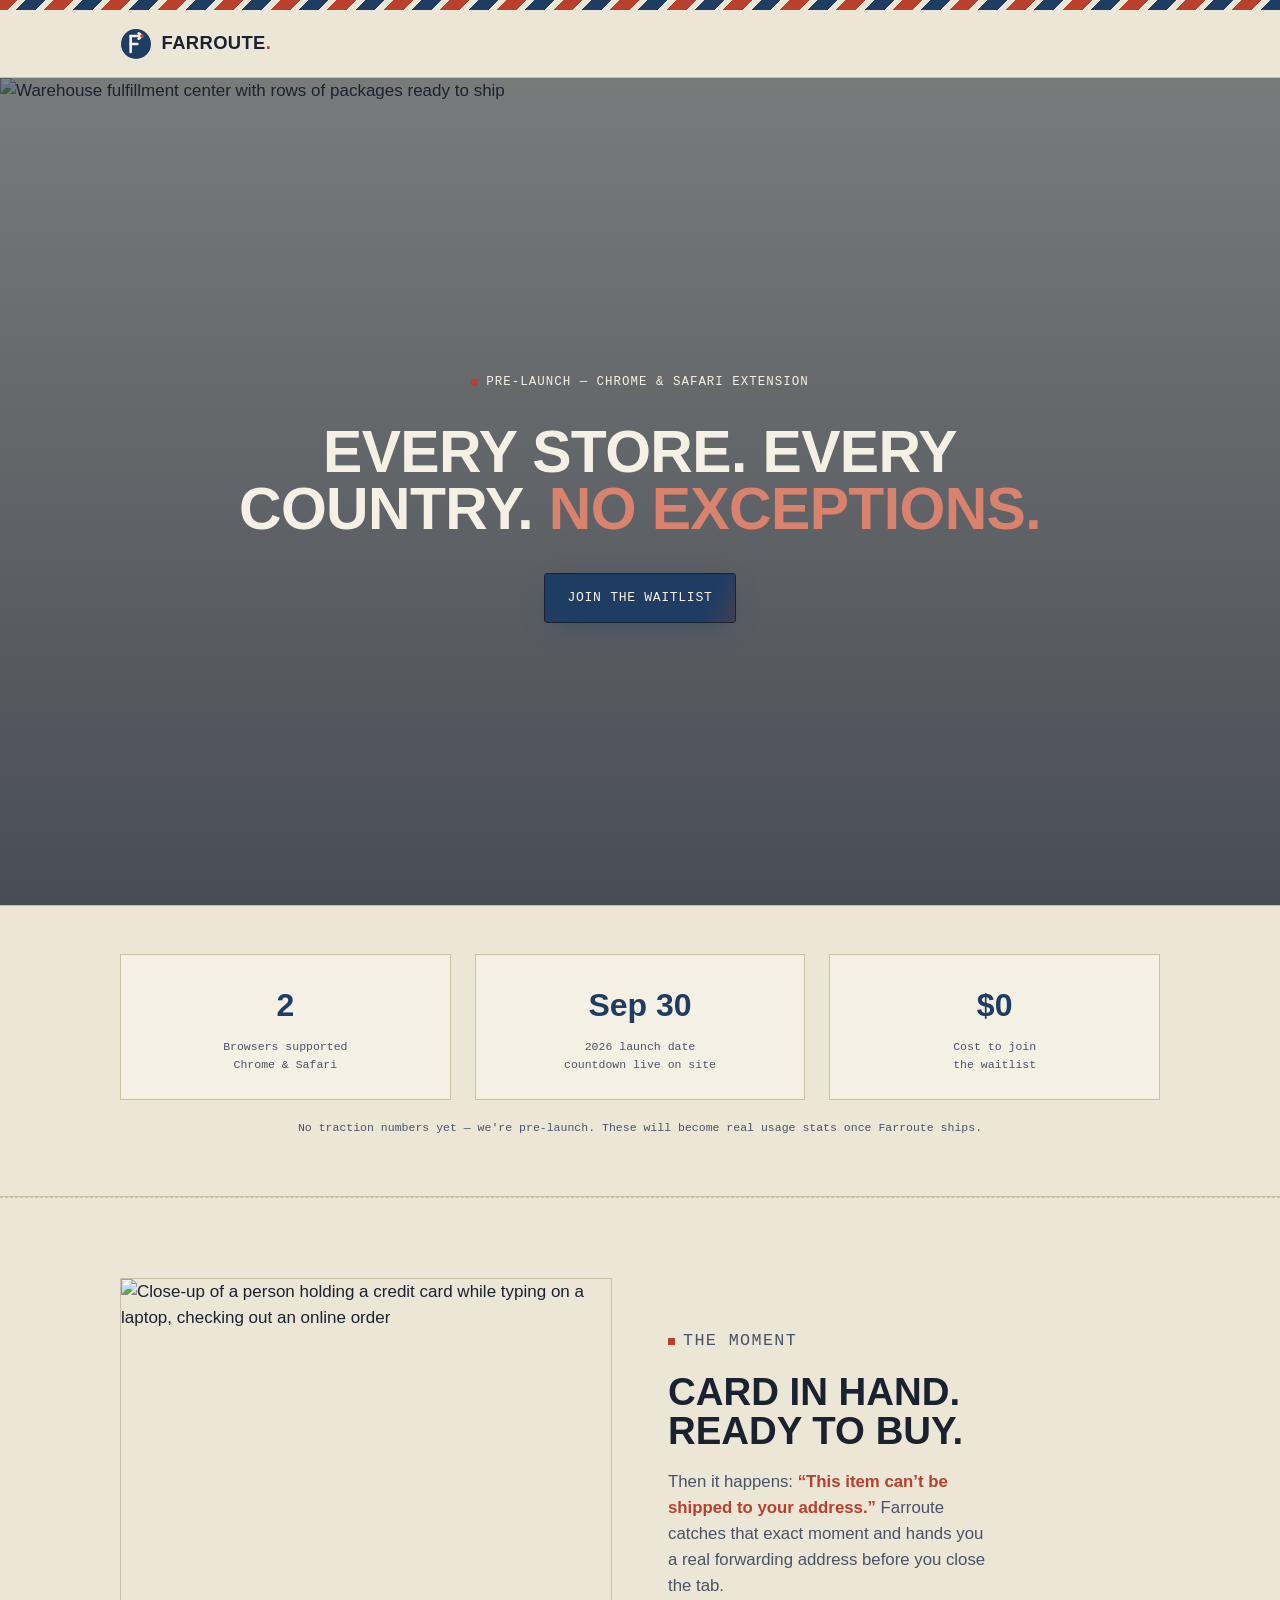
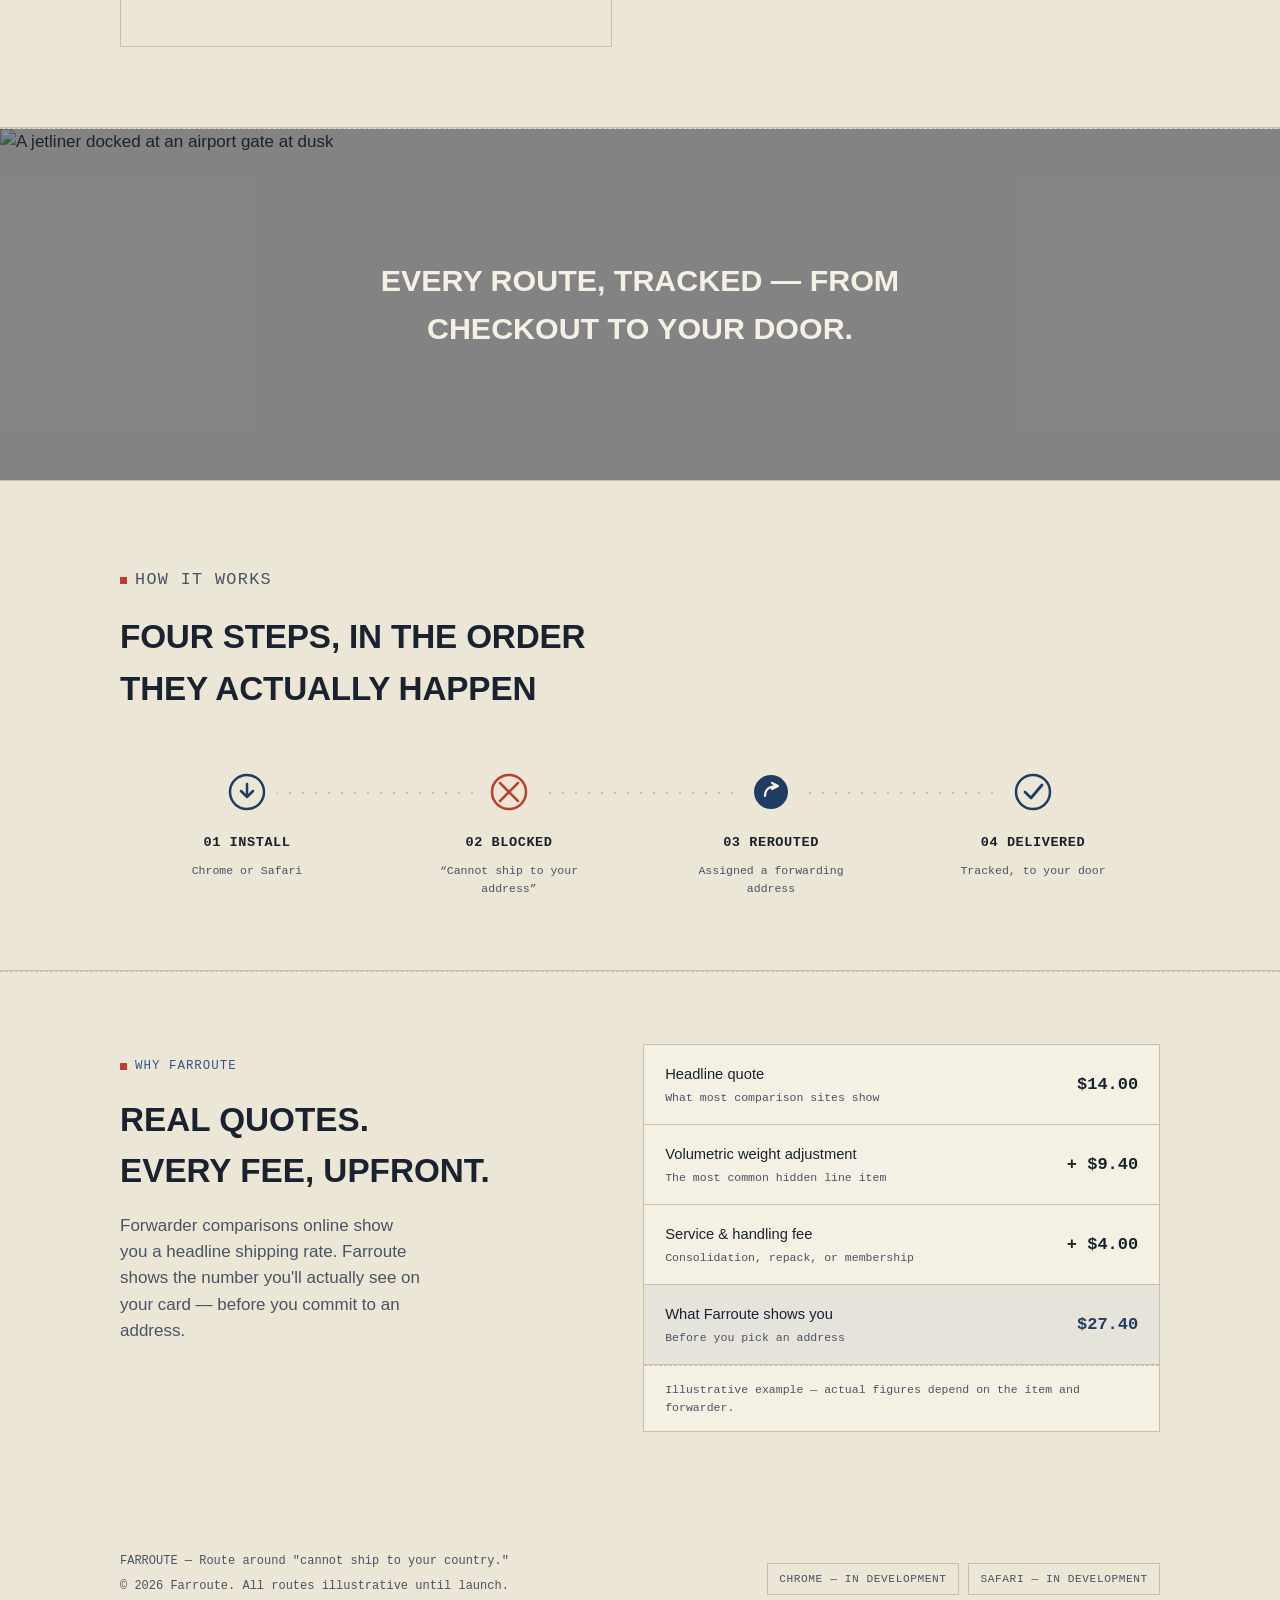
==== index-b.html @ 6a2f6e63 "Add Direction B: photography-driven alternate hero, new logo mark, moment section, and photo divider" ====
<!doctype html>
<html lang="en">
<head>
<meta charset="utf-8" />
<meta name="viewport" content="width=device-width, initial-scale=1" />
<title>Farroute — the moment it won't ship, we reroute it (Direction B)</title>
<meta name="description" content="Farroute is a browser extension that catches the moment a retailer won't ship to you, then routes you to a reliable forwarding address with a real, all-in cost." />
<link rel="stylesheet" href="styles.css" />
<link rel="stylesheet" href="styles-b.css" />
</head>
<body>

<div class="airmail-edge"></div>

<header class="site-header">
  <div class="wrap">
    <a href="#top" class="wordmark-b">
      <svg width="32" height="32" viewBox="0 0 96 96" aria-hidden="true">
        <circle cx="48" cy="48" r="45" fill="#1f3d63" />
        <path d="M32 72 L32 24" fill="none" stroke="#f5f0e4" stroke-width="8" stroke-linecap="round" />
        <path d="M32 24 L64 24" fill="none" stroke="#f5f0e4" stroke-width="8" stroke-linecap="round" />
        <path d="M56 16 L66 24 56 32" fill="none" stroke="#f5f0e4" stroke-width="8" stroke-linecap="round" stroke-linejoin="round" />
        <path d="M32 48 L52 48" fill="none" stroke="#f5f0e4" stroke-width="8" stroke-linecap="round" />
        <circle cx="66" cy="24" r="5.5" fill="#b8402c" />
      </svg>
      <span>FARROUTE<em>.</em></span>
    </a>
  </div>
</header>

<main id="top">

  <section class="hero-b">
    <div class="hero-b-photo">
      <img src="https://images.unsplash.com/photo-1586528116311-ad8dd3c8310d?w=1600&q=80" alt="Warehouse fulfillment center with rows of packages ready to ship" />
      <div class="hero-b-scrim"></div>
    </div>
    <div class="wrap hero-b-content">
      <p class="eyebrow" style="color:#f5f0e4;">Pre-launch — Chrome &amp; Safari extension</p>
      <h1 class="hero-b-h1">Every store. Every<br />country. <em>No&nbsp;exceptions.</em></h1>
      <a class="btn btn-cta-dramatic" href="waitlist.html">Join the waitlist</a>
    </div>
  </section>

  <section class="stat-tiles">
    <div class="wrap stat-tiles-row">
      <div class="stat-tile">
        <span class="stat-num">2</span>
        <span class="stat-label">Browsers supported<br />Chrome &amp; Safari</span>
      </div>
      <div class="stat-tile">
        <span class="stat-num">Sep&nbsp;30</span>
        <span class="stat-label">2026 launch date<br />countdown live on site</span>
      </div>
      <div class="stat-tile">
        <span class="stat-num">$0</span>
        <span class="stat-label">Cost to join<br />the waitlist</span>
      </div>
    </div>
    <p class="stat-tiles-note">No traction numbers yet &mdash; we're pre-launch. These will become real usage stats once Farroute ships.</p>
  </section>

  <hr class="tear" />

  <section class="moment-section">
    <div class="wrap moment-grid">
      <div class="moment-photo">
        <img src="https://images.unsplash.com/photo-1563013544-824ae1b704d3?w=900&q=80" alt="Close-up of a person holding a credit card while typing on a laptop, checking out an online order" />
      </div>
      <div class="moment-copy" data-reveal>
        <p class="eyebrow">The Moment</p>
        <h2>Card in hand.<br />Ready to buy.</h2>
        <p>Then it happens: <em>&ldquo;This item can&rsquo;t be shipped to your address.&rdquo;</em> Farroute catches that exact moment and hands you a real forwarding address before you close the tab.</p>
      </div>
    </div>
  </section>

  <hr class="tear" />

  <section class="photo-divider">
    <img src="https://images.unsplash.com/photo-1635280156477-4ce945e07df1?w=1600&q=80" alt="A jetliner docked at an airport gate at dusk" />
    <div class="photo-divider-scrim"></div>
    <p class="photo-divider-text">Every route, tracked &mdash; from checkout to your door.</p>
  </section>

  <section id="how">
    <div class="wrap">
      <div class="section-head">
        <p class="eyebrow">How It Works</p>
        <h2>Four steps, in the order they actually happen</h2>
      </div>
      <div class="route-diagram route-diagram--steps" data-reveal>
        <div class="route-steps-row">
          <div class="route-step">
            <span class="route-step-icon" aria-hidden="true">
              <svg viewBox="0 0 40 40"><circle cx="20" cy="20" r="17" fill="none" stroke="var(--postal-blue)" stroke-width="2.5" /><path d="M20 12v13M14 19l6 6 6-6" fill="none" stroke="var(--postal-blue)" stroke-width="2.5" stroke-linecap="round" stroke-linejoin="round" /></svg>
            </span>
            <strong>01 Install</strong>
            <span>Chrome or Safari</span>
          </div>
          <div class="route-step">
            <span class="route-step-icon" aria-hidden="true">
              <svg viewBox="0 0 40 40"><circle cx="20" cy="20" r="17" fill="none" stroke="var(--stamp-red)" stroke-width="2.5" /><line x1="11" y1="11" x2="29" y2="29" stroke="var(--stamp-red)" stroke-width="2.5" stroke-linecap="round" /><line x1="11" y1="29" x2="29" y2="11" stroke="var(--stamp-red)" stroke-width="2.5" stroke-linecap="round" /></svg>
            </span>
            <strong>02 Blocked</strong>
            <span>&ldquo;Cannot ship to your address&rdquo;</span>
          </div>
          <div class="route-step">
            <span class="route-step-icon" aria-hidden="true">
              <svg viewBox="0 0 40 40"><circle cx="20" cy="20" r="17" fill="var(--postal-blue)" /><path d="M14 24C14 14 24 14 27 14 M21 11L27 14 21 17" fill="none" stroke="var(--paper-raised)" stroke-width="2.2" stroke-linecap="round" stroke-linejoin="round" /></svg>
            </span>
            <strong>03 Rerouted</strong>
            <span>Assigned a forwarding address</span>
          </div>
          <div class="route-step">
            <span class="route-step-icon" aria-hidden="true">
              <svg viewBox="0 0 40 40"><circle cx="20" cy="20" r="17" fill="none" stroke="var(--postal-blue)" stroke-width="2.5" /><path d="M12 20l6 6 11-13" fill="none" stroke="var(--postal-blue)" stroke-width="2.8" stroke-linecap="round" stroke-linejoin="round" /></svg>
            </span>
            <strong>04 Delivered</strong>
            <span>Tracked, to your door</span>
          </div>
        </div>
      </div>
    </div>
  </section>

  <hr class="tear" />

  <section id="wedge">
    <div class="wrap wedge-grid">
      <div data-reveal>
        <p class="eyebrow">Why Farroute</p>
        <h2 style="font-family:var(--font-display); font-weight:800; text-transform:uppercase; font-size:clamp(1.6rem,2.6vw,2.1rem);">
          Real quotes.<br />Every fee, upfront.
        </h2>
        <p style="color:var(--ink-soft); margin-top:1rem; max-width:32ch;">
          Forwarder comparisons online show you a headline shipping rate. Farroute shows
          the number you'll actually see on your card &mdash; before you commit to an address.
        </p>
      </div>
      <div class="compare-card" data-reveal>
        <div class="compare-row">
          <div class="label">Headline quote<small>What most comparison sites show</small></div>
          <div class="value">$14.00</div>
        </div>
        <div class="compare-row">
          <div class="label">Volumetric weight adjustment<small>The most common hidden line item</small></div>
          <div class="value">+ $9.40</div>
        </div>
        <div class="compare-row">
          <div class="label">Service &amp; handling fee<small>Consolidation, repack, or membership</small></div>
          <div class="value">+ $4.00</div>
        </div>
        <div class="compare-row total">
          <div class="label">What Farroute shows you<small>Before you pick an address</small></div>
          <div class="value">$27.40</div>
        </div>
        <div class="compare-note">Illustrative example &mdash; actual figures depend on the item and forwarder.</div>
      </div>
    </div>
  </section>

</main>

<footer class="site-footer">
  <div class="wrap">
    <div class="footer-meta">
      <span>FARROUTE &mdash; Route around "cannot ship to your country."</span>
      <span>&copy; <span id="year"></span> Farroute. All routes illustrative until launch.</span>
    </div>
    <div class="badge-row">
      <span class="badge">Chrome &mdash; In Development</span>
      <span class="badge">Safari &mdash; In Development</span>
    </div>
  </div>
</footer>

<script src="script.js"></script>
</body>
</html>
---- styles.css ----
/* ==========================================================================
   Farroute — design tokens
   Palette: postal/customs stamp world. Kraft manifest paper, airmail navy,
   single stamp-red accent. Typography: system grotesk (stenciled, heavy,
   uppercase for display) + system serif reserved for the stamp mark itself
   + monospace for manifest/data details.
   ========================================================================== */

:root {
  --paper: #ece6d6;
  --paper-raised: #f5f0e4;
  --ink: #1a2230;
  --ink-soft: #4a5266;
  --line: #c9bfa2;
  --postal-blue: #1f3d63;
  --postal-blue-soft: #33578c;
  --stamp-red: #b8402c;
  --stamp-red-soft: #d9836f;
  --focus: #1f3d63;

  --font-display: -apple-system, BlinkMacSystemFont, "Segoe UI", Helvetica, Arial, sans-serif;
  --font-body: -apple-system, BlinkMacSystemFont, "Segoe UI", Helvetica, Arial, sans-serif;
  --font-mono: ui-monospace, "SF Mono", "Cascadia Code", Menlo, Consolas, monospace;

  --max-content: 68rem;
  --max-text: 38rem;
  --radius: 3px;

  color-scheme: light;
}

@media (prefers-color-scheme: dark) {
  :root {
    --paper: #171b22;
    --paper-raised: #1f2530;
    --ink: #ece6d6;
    --ink-soft: #a8a596;
    --line: #3a4150;
    --postal-blue: #7fa3d6;
    --postal-blue-soft: #5d84b8;
    --stamp-red: #e2725a;
    --stamp-red-soft: #b8402c;
    --focus: #7fa3d6;
    color-scheme: dark;
  }
}

:root[data-theme="dark"] {
  --paper: #171b22;
  --paper-raised: #1f2530;
  --ink: #ece6d6;
  --ink-soft: #a8a596;
  --line: #3a4150;
  --postal-blue: #7fa3d6;
  --postal-blue-soft: #5d84b8;
  --stamp-red: #e2725a;
  --stamp-red-soft: #b8402c;
  --focus: #7fa3d6;
  color-scheme: dark;
}

:root[data-theme="light"] {
  --paper: #ece6d6;
  --paper-raised: #f5f0e4;
  --ink: #1a2230;
  --ink-soft: #4a5266;
  --line: #c9bfa2;
  --postal-blue: #1f3d63;
  --postal-blue-soft: #33578c;
  --stamp-red: #b8402c;
  --stamp-red-soft: #d9836f;
  --focus: #1f3d63;
  color-scheme: light;
}

* { box-sizing: border-box; }
html { -webkit-text-size-adjust: 100%; }

body {
  margin: 0;
  background: var(--paper);
  color: var(--ink);
  font-family: var(--font-body);
  font-size: 17px;
  line-height: 1.55;
  overflow-x: hidden;
}

img, svg, canvas { max-width: 100%; display: block; }

a { color: inherit; }

:focus-visible {
  outline: 2px solid var(--focus);
  outline-offset: 3px;
}

h1, h2, h3 { text-wrap: balance; margin: 0; }

.wrap {
  max-width: var(--max-content);
  margin: 0 auto;
  padding-inline: 1.5rem;
}

/* ---------- airmail stripe device -------------------------------------- */
.airmail-edge {
  height: 10px;
  background: repeating-linear-gradient(
    -45deg,
    var(--postal-blue) 0 14px,
    var(--paper) 14px 20px,
    var(--stamp-red) 20px 34px,
    var(--paper) 34px 40px
  );
}

/* ---------- header ------------------------------------------------------ */
.site-header {
  border-bottom: 1px solid var(--line);
  background: var(--paper);
}

.site-header .wrap {
  display: flex;
  align-items: center;
  justify-content: space-between;
  padding-block: 1.1rem;
  gap: 1rem;
}

.wordmark {
  font-family: var(--font-display);
  font-weight: 800;
  font-size: 1.15rem;
  letter-spacing: 0.02em;
  text-transform: uppercase;
  text-decoration: none;
  display: flex;
  align-items: baseline;
  gap: 0.35rem;
}

.wordmark .dot { color: var(--stamp-red); }

nav.primary-nav { display: flex; gap: 1.75rem; }

nav.primary-nav a {
  font-family: var(--font-mono);
  font-size: 0.78rem;
  text-transform: uppercase;
  letter-spacing: 0.06em;
  text-decoration: none;
  color: var(--ink-soft);
  border-bottom: 1px solid transparent;
  padding-bottom: 2px;
  transition: color 0.15s ease, border-color 0.15s ease;
}

nav.primary-nav a:hover { color: var(--ink); border-color: var(--stamp-red); }

nav.primary-nav a.btn-nav,
nav.primary-nav a.btn-nav:hover {
  color: var(--paper-raised);
  border: 1px solid var(--postal-blue);
  padding: 0.55rem 1.1rem;
}

.nav-toggle { display: none; }

/* ---------- hero --------------------------------------------------------- */
.hero {
  padding-block: 4rem 4.5rem;
  border-bottom: 1px solid var(--line);
}

.hero .wrap.hero-stack {
  display: flex;
  flex-direction: column;
  align-items: center;
  gap: 3rem;
  text-align: center;
}

.hero-inner { max-width: 40rem; }

.hero-inner .eyebrow { justify-content: center; }

.btn-hero {
  margin-top: 1.8rem;
  font-size: 0.95rem;
  padding: 1.15rem 2.4rem;
}

/* ---------- countdown -------------------------------------------------- */
.countdown {
  display: flex;
  justify-content: center;
  gap: 0.7rem;
  margin-top: 2.2rem;
}

.countdown-unit {
  background: var(--ink);
  color: var(--paper);
  min-width: 4.4rem;
  padding: 0.8rem 0.4rem 0.65rem;
  border-radius: var(--radius);
  display: flex;
  flex-direction: column;
  align-items: center;
  gap: 0.3rem;
}

@media (prefers-color-scheme: dark) {
  .countdown-unit { background: var(--paper-raised); border: 1px solid var(--line); }
}
:root[data-theme="dark"] .countdown-unit { background: var(--paper-raised); border: 1px solid var(--line); }

.countdown-num {
  font-family: var(--font-mono);
  font-variant-numeric: tabular-nums;
  font-size: 1.9rem;
  font-weight: 700;
  line-height: 1;
}

.countdown-label {
  font-family: var(--font-mono);
  font-size: 0.62rem;
  text-transform: uppercase;
  letter-spacing: 0.08em;
  opacity: 0.75;
}

.countdown-target {
  margin-top: 0.9rem;
  font-family: var(--font-mono);
  font-size: 0.78rem;
  color: var(--ink-soft);
  text-transform: uppercase;
  letter-spacing: 0.05em;
}

/* ---------- dramatic CTA -------------------------------------------------- */
.btn-cta-dramatic {
  margin-top: 2.1rem;
  font-size: 1.05rem;
  padding: 1.35rem 3rem;
  border: none;
  color: var(--paper-raised);
  background-size: 240% 240%;
  background-image: linear-gradient(115deg, var(--postal-blue) 0%, var(--postal-blue) 35%, var(--stamp-red) 65%, var(--stamp-red) 100%);
  animation: cta-cycle 5s ease-in-out infinite;
  box-shadow: 0 8px 28px -10px color-mix(in srgb, var(--postal-blue) 60%, transparent);
}

.btn-cta-dramatic:hover {
  transform: translateY(-2px) scale(1.02);
}

@keyframes cta-cycle {
  0%   { background-position: 0% 50%; }
  50%  { background-position: 100% 50%; }
  100% { background-position: 0% 50%; }
}

@media (prefers-reduced-motion: reduce) {
  .btn-cta-dramatic { animation: none; background-image: linear-gradient(115deg, var(--postal-blue), var(--stamp-red)); }
}

/* ---------- route diagram -------------------------------------------------- */
.route-diagram {
  width: 100%;
  max-width: 46rem;
}

.route-diagram svg { width: 100%; height: auto; display: block; }

.route-labels {
  display: grid;
  grid-template-columns: repeat(3, 1fr);
  margin-top: 0.6rem;
}

.route-label {
  display: flex;
  flex-direction: column;
  gap: 0.15rem;
  font-family: var(--font-mono);
}

.route-label:nth-child(1) { text-align: left; }
.route-label:nth-child(2) { text-align: center; }
.route-label:nth-child(3) { text-align: right; }

.route-label strong {
  font-size: 0.85rem;
  text-transform: uppercase;
  letter-spacing: 0.04em;
}

.route-label span {
  font-size: 0.72rem;
  color: var(--ink-soft);
}

.route-diagram--steps {
  width: 100%;
  max-width: 100%;
  margin-inline: auto;
  display: block;
}

.route-steps-row {
  display: grid;
  grid-template-columns: repeat(4, 1fr);
  position: relative;
  column-gap: 0.5rem;
}

.route-steps-row::before {
  content: "";
  position: absolute;
  top: 30px;
  left: 12.5%;
  right: 12.5%;
  height: 2px;
  background-image: repeating-linear-gradient(to right, var(--line) 0 2px, transparent 2px 13px);
  z-index: 0;
}

.route-step {
  position: relative;
  z-index: 1;
  display: flex;
  flex-direction: column;
  align-items: center;
  text-align: center;
  gap: 0.6rem;
}

.route-step-icon {
  width: 60px;
  height: 60px;
  border-radius: 50%;
  background: var(--paper);
  display: flex;
  align-items: center;
  justify-content: center;
}

.route-step-icon svg { width: 40px; height: 40px; }

.route-step strong {
  font-family: var(--font-mono);
  font-size: 0.85rem;
  text-transform: uppercase;
  letter-spacing: 0.04em;
}

.route-step span {
  font-family: var(--font-mono);
  font-size: 0.72rem;
  color: var(--ink-soft);
  max-width: 11rem;
}

.eyebrow {
  font-family: var(--font-mono);
  font-size: 0.78rem;
  letter-spacing: 0.08em;
  text-transform: uppercase;
  color: var(--postal-blue-soft);
  display: inline-flex;
  align-items: center;
  gap: 0.5rem;
  margin-bottom: 1.1rem;
}

.eyebrow::before {
  content: "";
  width: 7px;
  height: 7px;
  background: var(--stamp-red);
  display: inline-block;
}

.hero h1 {
  font-family: var(--font-display);
  font-weight: 800;
  text-transform: uppercase;
  font-size: clamp(2.4rem, 4.6vw, 3.75rem);
  line-height: 0.98;
  letter-spacing: -0.01em;
}

.hero h1 em {
  font-style: normal;
  color: var(--stamp-red);
}

.hero p.lede {
  margin-top: 1.4rem;
  max-width: 34rem;
  font-size: 1.1rem;
  color: var(--ink-soft);
}

.cta-row {
  margin-top: 2.1rem;
  display: flex;
  gap: 0.9rem;
  flex-wrap: wrap;
}

.btn {
  font-family: var(--font-mono);
  font-size: 0.82rem;
  text-transform: uppercase;
  letter-spacing: 0.05em;
  padding: 0.85rem 1.4rem;
  border-radius: var(--radius);
  text-decoration: none;
  display: inline-flex;
  align-items: center;
  gap: 0.5rem;
  border: 1px solid var(--ink);
  cursor: pointer;
  transition: transform 0.12s ease, background 0.15s ease, color 0.15s ease;
}

.btn-primary {
  background: var(--postal-blue);
  border-color: var(--postal-blue);
  color: var(--paper-raised);
}
.btn-primary:hover { transform: translateY(-1px); background: var(--postal-blue-soft); }

.btn-ghost {
  background: transparent;
  color: var(--ink);
}
.btn-ghost:hover { transform: translateY(-1px); background: var(--paper-raised); }

/* ---------- stamp graphic ------------------------------------------------ */
.stamp-panel {
  position: relative;
  background: var(--paper-raised);
  border: 1px solid var(--line);
  padding: 1.6rem;
}

.stamp-panel .manifest-row {
  display: flex;
  justify-content: space-between;
  font-family: var(--font-mono);
  font-size: 0.72rem;
  color: var(--ink-soft);
  text-transform: uppercase;
  letter-spacing: 0.05em;
  border-bottom: 1px dashed var(--line);
  padding-bottom: 0.8rem;
  margin-bottom: 1.1rem;
}

.stamp-sequence {
  display: flex;
  flex-direction: column;
  gap: 0.9rem;
}

.stamp {
  border: 3px solid currentColor;
  border-radius: 4px;
  padding: 0.7rem 1rem;
  font-family: var(--font-display);
  font-weight: 800;
  text-transform: uppercase;
  letter-spacing: 0.08em;
  font-size: 0.95rem;
  display: flex;
  align-items: center;
  justify-content: space-between;
  transform: rotate(-2deg);
}

.stamp.denied {
  color: var(--stamp-red);
  text-decoration: line-through;
  opacity: 0.85;
}

.stamp.cleared {
  color: var(--postal-blue);
  transform: rotate(1.5deg);
}

.stamp .stamp-code { font-family: var(--font-mono); font-weight: 500; font-size: 0.72rem; }

.stamp-panel .address {
  margin-top: 1.1rem;
  font-family: var(--font-mono);
  font-size: 0.78rem;
  line-height: 1.7;
  color: var(--ink-soft);
  border-top: 1px dashed var(--line);
  padding-top: 1rem;
}

.stamp-panel .address strong { color: var(--ink); }

/* ---------- tear divider -------------------------------------------------- */
.tear {
  border: none;
  border-top: 1px dashed var(--line);
  margin: 0;
  position: relative;
}

/* ---------- sections ------------------------------------------------------ */
section { padding-block: 4.5rem; border-bottom: 1px solid var(--line); }
section:last-of-type { border-bottom: none; }

.section-head {
  max-width: var(--max-text);
  margin-bottom: 3rem;
}

.section-head h2 {
  font-family: var(--font-display);
  font-weight: 800;
  text-transform: uppercase;
  font-size: clamp(1.6rem, 2.6vw, 2.1rem);
  letter-spacing: -0.005em;
}

.section-head p {
  margin-top: 0.9rem;
  color: var(--ink-soft);
  font-size: 1.05rem;
}

/* ---------- problem mock -------------------------------------------------- */
.problem-grid {
  display: grid;
  grid-template-columns: 1fr 1fr;
  gap: 3rem;
  align-items: center;
}

.browser-mock {
  border: 1px solid var(--line);
  background: var(--paper-raised);
}

.browser-mock .bar {
  display: flex;
  gap: 0.4rem;
  padding: 0.7rem 0.9rem;
  border-bottom: 1px solid var(--line);
}

.browser-mock .bar span {
  width: 9px; height: 9px; border-radius: 50%;
  background: var(--line);
}

.browser-mock .content { padding: 1.6rem; }

.browser-mock .item-name { font-weight: 600; margin-bottom: 0.3rem; }
.browser-mock .item-price { color: var(--ink-soft); font-family: var(--font-mono); font-size: 0.85rem; margin-bottom: 1.2rem; }

.block-msg {
  border: 1px solid var(--stamp-red);
  background: color-mix(in srgb, var(--stamp-red) 8%, transparent);
  color: var(--stamp-red);
  padding: 0.85rem 1rem;
  font-size: 0.9rem;
  display: flex;
  gap: 0.6rem;
  align-items: flex-start;
}

.block-msg .glyph {
  font-family: var(--font-mono);
  font-weight: 700;
  border: 1px solid currentColor;
  width: 1.3rem; height: 1.3rem;
  display: flex; align-items: center; justify-content: center;
  flex-shrink: 0;
  font-size: 0.8rem;
}

.problem-copy ul {
  list-style: none;
  padding: 0;
  margin: 1.4rem 0 0;
  display: flex;
  flex-direction: column;
  gap: 0.9rem;
}

.problem-copy li {
  padding-left: 1.4rem;
  position: relative;
  color: var(--ink-soft);
}

.problem-copy li::before {
  content: "—";
  position: absolute;
  left: 0;
  color: var(--stamp-red);
}

/* ---------- how it works (real sequence: numbering earned) ---------------- */
.steps {
  display: grid;
  grid-template-columns: repeat(4, 1fr);
  gap: 0;
  border: 1px solid var(--line);
}

.step {
  padding: 1.8rem 1.5rem;
  border-right: 1px solid var(--line);
}
.step:last-child { border-right: none; }

.step-icon {
  width: 2.5rem;
  height: 2.5rem;
  margin-bottom: 1rem;
}

.step .num {
  font-family: var(--font-mono);
  font-size: 0.78rem;
  color: var(--stamp-red);
  margin-bottom: 0.9rem;
}

.step h3 {
  font-family: var(--font-display);
  font-weight: 700;
  font-size: 1.02rem;
  margin-bottom: 0.5rem;
}

.step p { margin: 0; color: var(--ink-soft); font-size: 0.92rem; }

/* ---------- wedge / comparison --------------------------------------------- */
.wedge-grid {
  display: grid;
  grid-template-columns: 0.95fr 1.05fr;
  gap: 3.5rem;
  align-items: start;
}

.compare-card {
  border: 1px solid var(--line);
  background: var(--paper-raised);
}

.compare-row {
  display: grid;
  grid-template-columns: 1fr auto;
  gap: 1rem;
  padding: 1.1rem 1.3rem;
  border-bottom: 1px solid var(--line);
  align-items: center;
}
.compare-row:last-child { border-bottom: none; }

.compare-row .label { font-size: 0.92rem; }
.compare-row .label small { display: block; color: var(--ink-soft); font-family: var(--font-mono); font-size: 0.72rem; margin-top: 0.2rem; }

.compare-row .value { font-family: var(--font-mono); font-weight: 600; }
.compare-row.total { background: color-mix(in srgb, var(--postal-blue) 7%, transparent); }
.compare-row.total .value { color: var(--postal-blue); }

.compare-note {
  font-family: var(--font-mono);
  font-size: 0.72rem;
  color: var(--ink-soft);
  padding: 0.9rem 1.3rem;
  border-top: 1px dashed var(--line);
}

/* ---------- waitlist -------------------------------------------------------- */
.waitlist-panel {
  border: 1px solid var(--line);
  background: var(--paper-raised);
  padding: 2.6rem;
  display: grid;
  grid-template-columns: 1fr 1fr;
  gap: 3rem;
  align-items: center;
}

.waitlist-panel h2 {
  font-family: var(--font-display);
  font-weight: 800;
  text-transform: uppercase;
  font-size: clamp(1.5rem, 2.4vw, 1.9rem);
}

.waitlist-panel p { color: var(--ink-soft); margin-top: 0.8rem; }

form.waitlist-form { display: flex; flex-direction: column; gap: 0.8rem; }

.field-row { display: flex; gap: 0.6rem; }

input[type="email"] {
  flex: 1;
  font-family: var(--font-mono);
  font-size: 0.9rem;
  padding: 0.85rem 1rem;
  border: 1px solid var(--ink);
  background: var(--paper);
  color: var(--ink);
  border-radius: var(--radius);
}

input[type="email"]::placeholder { color: var(--ink-soft); }

.form-note {
  font-family: var(--font-mono);
  font-size: 0.72rem;
  color: var(--ink-soft);
}

.form-status {
  font-family: var(--font-mono);
  font-size: 0.82rem;
  color: var(--postal-blue);
  min-height: 1.2em;
}

/* ---------- waitlist page ---------------------------------------------------- */
.wrap-narrow {
  max-width: 30rem;
  margin: 0 auto;
  padding-inline: 1.5rem;
}

.waitlist-page {
  padding-block: 5rem 6rem;
  text-align: center;
}

.waitlist-page-h1 {
  font-family: var(--font-display);
  font-weight: 800;
  text-transform: uppercase;
  font-size: clamp(2rem, 4vw, 2.8rem);
  margin-top: 0.6rem;
}

.waitlist-page-lede {
  margin-top: 0.9rem;
  color: var(--ink-soft);
  font-size: 1.02rem;
}

.waitlist-form-page {
  margin-top: 2.4rem;
  display: flex;
  flex-direction: column;
  gap: 1.3rem;
  text-align: left;
}

.field-group { display: flex; flex-direction: column; gap: 0.5rem; }

.field-group label {
  font-family: var(--font-mono);
  font-size: 0.78rem;
  text-transform: uppercase;
  letter-spacing: 0.05em;
  color: var(--ink-soft);
}

.field-group label.optional-label span {
  text-transform: none;
  letter-spacing: normal;
  opacity: 0.7;
}

select,
textarea {
  font-family: var(--font-body);
  font-size: 0.95rem;
  padding: 0.85rem 1rem;
  border: 1px solid var(--ink);
  background: var(--paper);
  color: var(--ink);
  border-radius: var(--radius);
  resize: vertical;
}

select { appearance: auto; }

.btn-full { width: 100%; justify-content: center; margin-top: 0.4rem; }

.hp-field { display: none; }

/* ---------- footer ---------------------------------------------------------- */
footer.site-footer { padding-block: 3rem; }

footer .wrap {
  display: flex;
  justify-content: space-between;
  align-items: flex-end;
  flex-wrap: wrap;
  gap: 1.5rem;
}

.footer-meta {
  font-family: var(--font-mono);
  font-size: 0.75rem;
  color: var(--ink-soft);
  display: flex;
  flex-direction: column;
  gap: 0.4rem;
}

.badge-row { display: flex; gap: 0.6rem; }

.badge {
  font-family: var(--font-mono);
  font-size: 0.7rem;
  text-transform: uppercase;
  letter-spacing: 0.05em;
  border: 1px solid var(--line);
  padding: 0.4rem 0.7rem;
  color: var(--ink-soft);
}

/* ---------- reveal on scroll -------------------------------------------------- */
[data-reveal] {
  opacity: 0;
  transform: translateY(14px);
  transition: opacity 0.5s ease, transform 0.5s ease;
}
[data-reveal].is-visible { opacity: 1; transform: translateY(0); }

@media (prefers-reduced-motion: reduce) {
  [data-reveal] { opacity: 1; transform: none; transition: none; }
  .btn, nav.primary-nav a { transition: none; }
}

/* ---------- responsive -------------------------------------------------------- */
@media (max-width: 860px) {
  .wedge-grid { grid-template-columns: 1fr; }
  .steps { grid-template-columns: 1fr 1fr; }
  .step { border-bottom: 1px solid var(--line); }
  .waitlist-panel { grid-template-columns: 1fr; padding: 1.8rem; }
}

@media (max-width: 640px) {
  .route-steps-row {
    grid-template-columns: repeat(2, 1fr);
    row-gap: 2rem;
  }
  .route-steps-row::before { display: none; }
}

@media (max-width: 540px) {
  .steps { grid-template-columns: 1fr; }
  .field-row { flex-direction: column; }
  .countdown-unit { min-width: 3.5rem; padding: 0.6rem 0.3rem 0.5rem; }
  .countdown-num { font-size: 1.4rem; }
  .btn-cta-dramatic { padding: 1.1rem 2rem; font-size: 0.95rem; width: 100%; justify-content: center; }
}

@media (max-width: 400px) {
  .route-step span { font-size: 0.68rem; max-width: 8.5rem; }
}
---- styles-b.css ----
/* ==========================================================================
   Direction B overrides — photography hero, new logo mark, stat tiles.
   Loaded after styles.css; only touches what Direction B changes.
   ========================================================================== */

.wordmark-b {
  display: flex;
  align-items: center;
  gap: 0.6rem;
  text-decoration: none;
  color: var(--ink);
}

.wordmark-b span {
  font-family: var(--font-display);
  font-weight: 800;
  font-size: 1.15rem;
  letter-spacing: 0.02em;
  text-transform: uppercase;
}

.wordmark-b em { font-style: normal; color: var(--stamp-red); }

/* ---------- photo hero -------------------------------------------------- */
.hero-b {
  position: relative;
  min-height: 92vh;
  display: flex;
  align-items: center;
  overflow: hidden;
  border-bottom: 1px solid var(--line);
}

.hero-b-photo {
  position: absolute;
  inset: 0;
  z-index: 0;
}

.hero-b-photo img {
  width: 100%;
  height: 100%;
  object-fit: cover;
}

.hero-b-scrim {
  position: absolute;
  inset: 0;
  background: linear-gradient(180deg, rgba(26,34,48,0.55) 0%, rgba(26,34,48,0.78) 100%);
}

.hero-b-content {
  position: relative;
  z-index: 1;
  text-align: center;
  display: flex;
  flex-direction: column;
  align-items: center;
  padding-block: 4rem;
}

.hero-b-h1 {
  font-family: var(--font-display);
  font-weight: 800;
  text-transform: uppercase;
  font-size: clamp(2.4rem, 4.6vw, 3.75rem);
  line-height: 0.98;
  letter-spacing: -0.01em;
  color: #f5f0e4;
  margin-top: 0.8rem;
}

.hero-b-h1 em { font-style: normal; color: var(--stamp-red-soft); }

.hero-b .btn-cta-dramatic { margin-top: 2.2rem; }

/* ---------- stat tiles --------------------------------------------------- */
.stat-tiles { padding-block: 3rem; border-bottom: 1px solid var(--line); }

.stat-tiles-row {
  display: grid;
  grid-template-columns: repeat(3, 1fr);
  gap: 1.5rem;
}

.stat-tile {
  background: var(--paper-raised);
  border: 1px solid var(--line);
  padding: 1.6rem;
  text-align: center;
  display: flex;
  flex-direction: column;
  gap: 0.5rem;
}

.stat-num {
  font-family: var(--font-display);
  font-weight: 800;
  font-size: 2rem;
  color: var(--postal-blue);
}

.stat-label {
  font-family: var(--font-mono);
  font-size: 0.72rem;
  color: var(--ink-soft);
  line-height: 1.5;
}

.stat-tiles-note {
  margin-top: 1.2rem;
  font-family: var(--font-mono);
  font-size: 0.72rem;
  color: var(--ink-soft);
  text-align: center;
}

/* ---------- the moment: photo + copy ------------------------------------- */
.moment-section { padding-block: 5rem; }

.moment-grid {
  display: grid;
  grid-template-columns: 1fr 1fr;
  gap: 3.5rem;
  align-items: center;
}

.moment-photo {
  aspect-ratio: 4 / 3;
  overflow: hidden;
  border: 1px solid var(--line);
}

.moment-photo img {
  width: 100%;
  height: 100%;
  object-fit: cover;
}

.moment-copy h2 {
  font-family: var(--font-display);
  font-weight: 800;
  text-transform: uppercase;
  font-size: clamp(1.8rem, 3vw, 2.6rem);
  line-height: 1.02;
}

.moment-copy p {
  margin-top: 1.2rem;
  color: var(--ink-soft);
  font-size: 1.05rem;
  max-width: 34ch;
}

.moment-copy em {
  font-style: normal;
  color: var(--stamp-red);
  font-weight: 600;
}

/* ---------- full-bleed photo divider -------------------------------------- */
.photo-divider {
  position: relative;
  height: 22rem;
  overflow: hidden;
  display: flex;
  align-items: center;
  justify-content: center;
}

.photo-divider img {
  position: absolute;
  inset: 0;
  width: 100%;
  height: 100%;
  object-fit: cover;
}

.photo-divider-scrim {
  position: absolute;
  inset: 0;
  background: rgba(26,34,48,0.5);
}

.photo-divider-text {
  position: relative;
  z-index: 1;
  color: #f5f0e4;
  font-family: var(--font-display);
  font-weight: 800;
  text-transform: uppercase;
  font-size: clamp(1.3rem, 2.4vw, 1.9rem);
  text-align: center;
  max-width: 40rem;
  padding-inline: 2rem;
}

@media (max-width: 700px) {
  .stat-tiles-row { grid-template-columns: 1fr; }
  .hero-b { min-height: 80vh; }
  .moment-grid { grid-template-columns: 1fr; gap: 2rem; }
  .photo-divider { height: 16rem; }
}
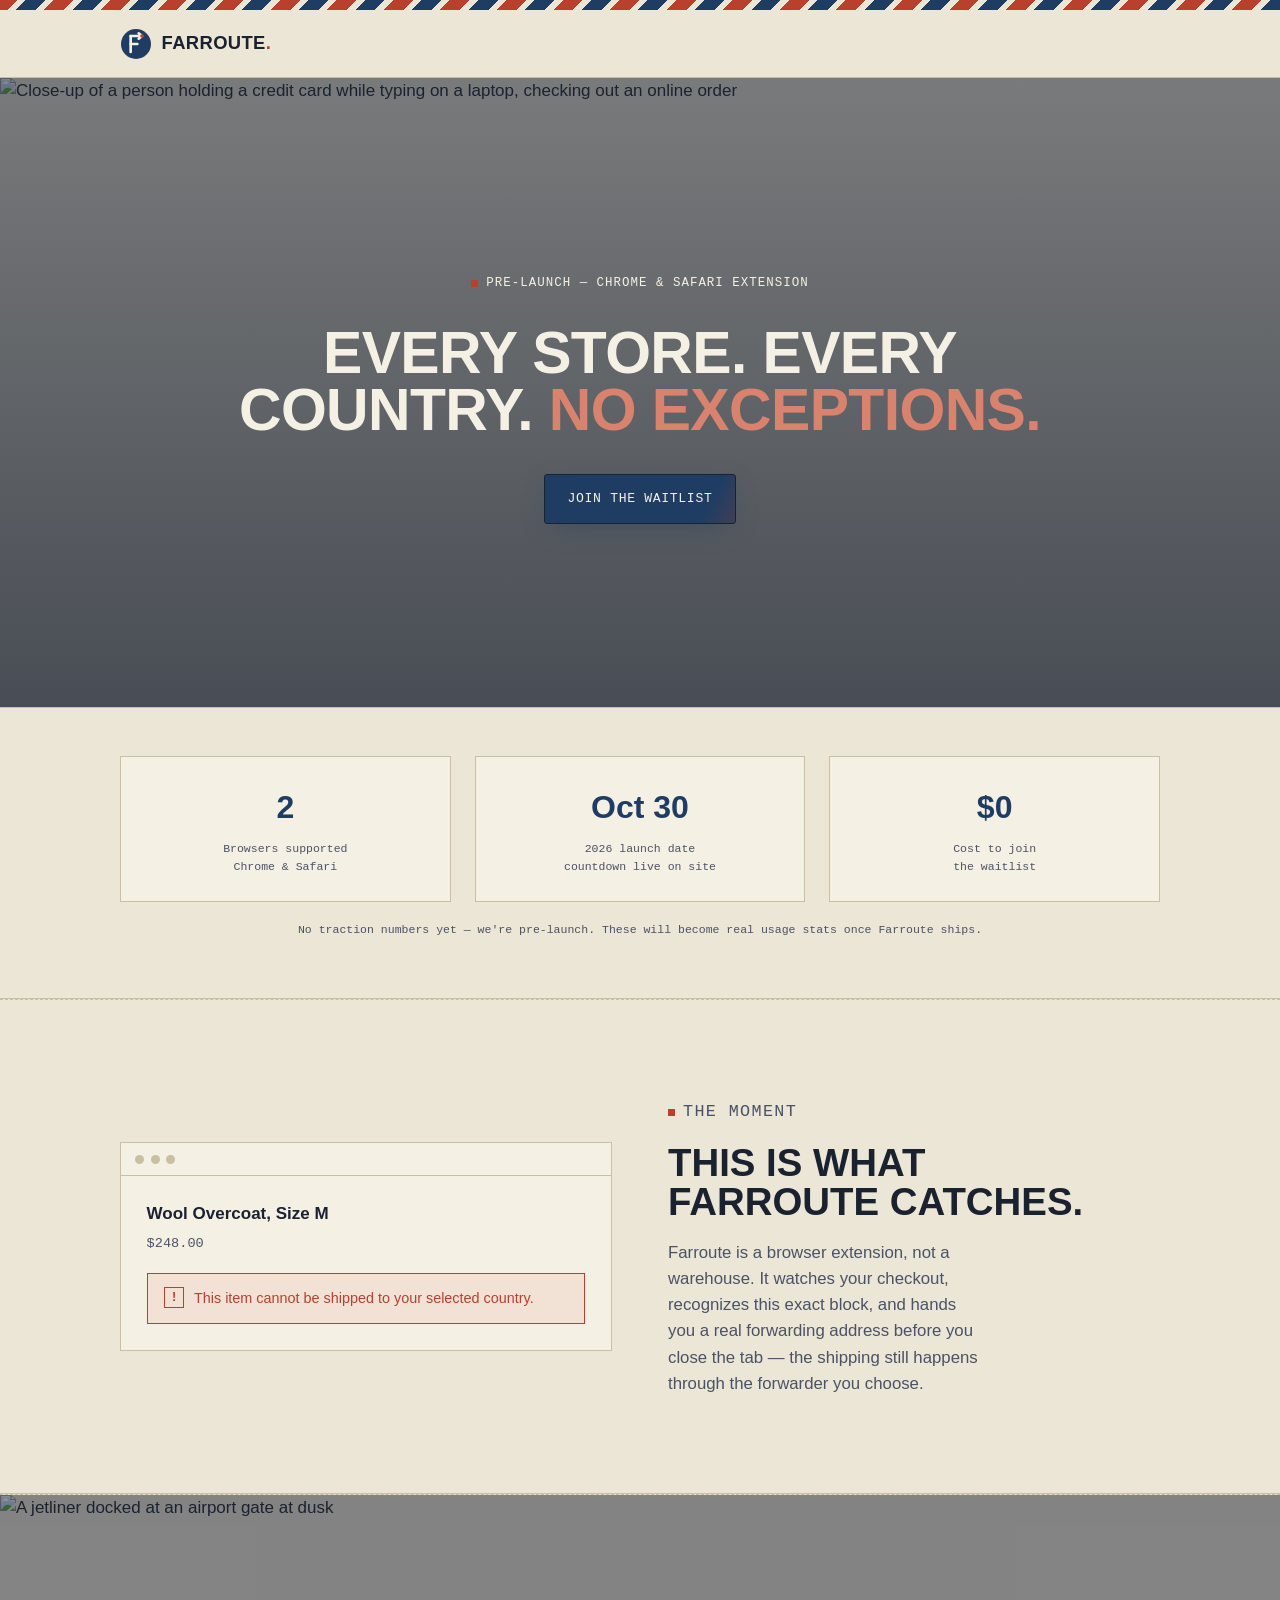
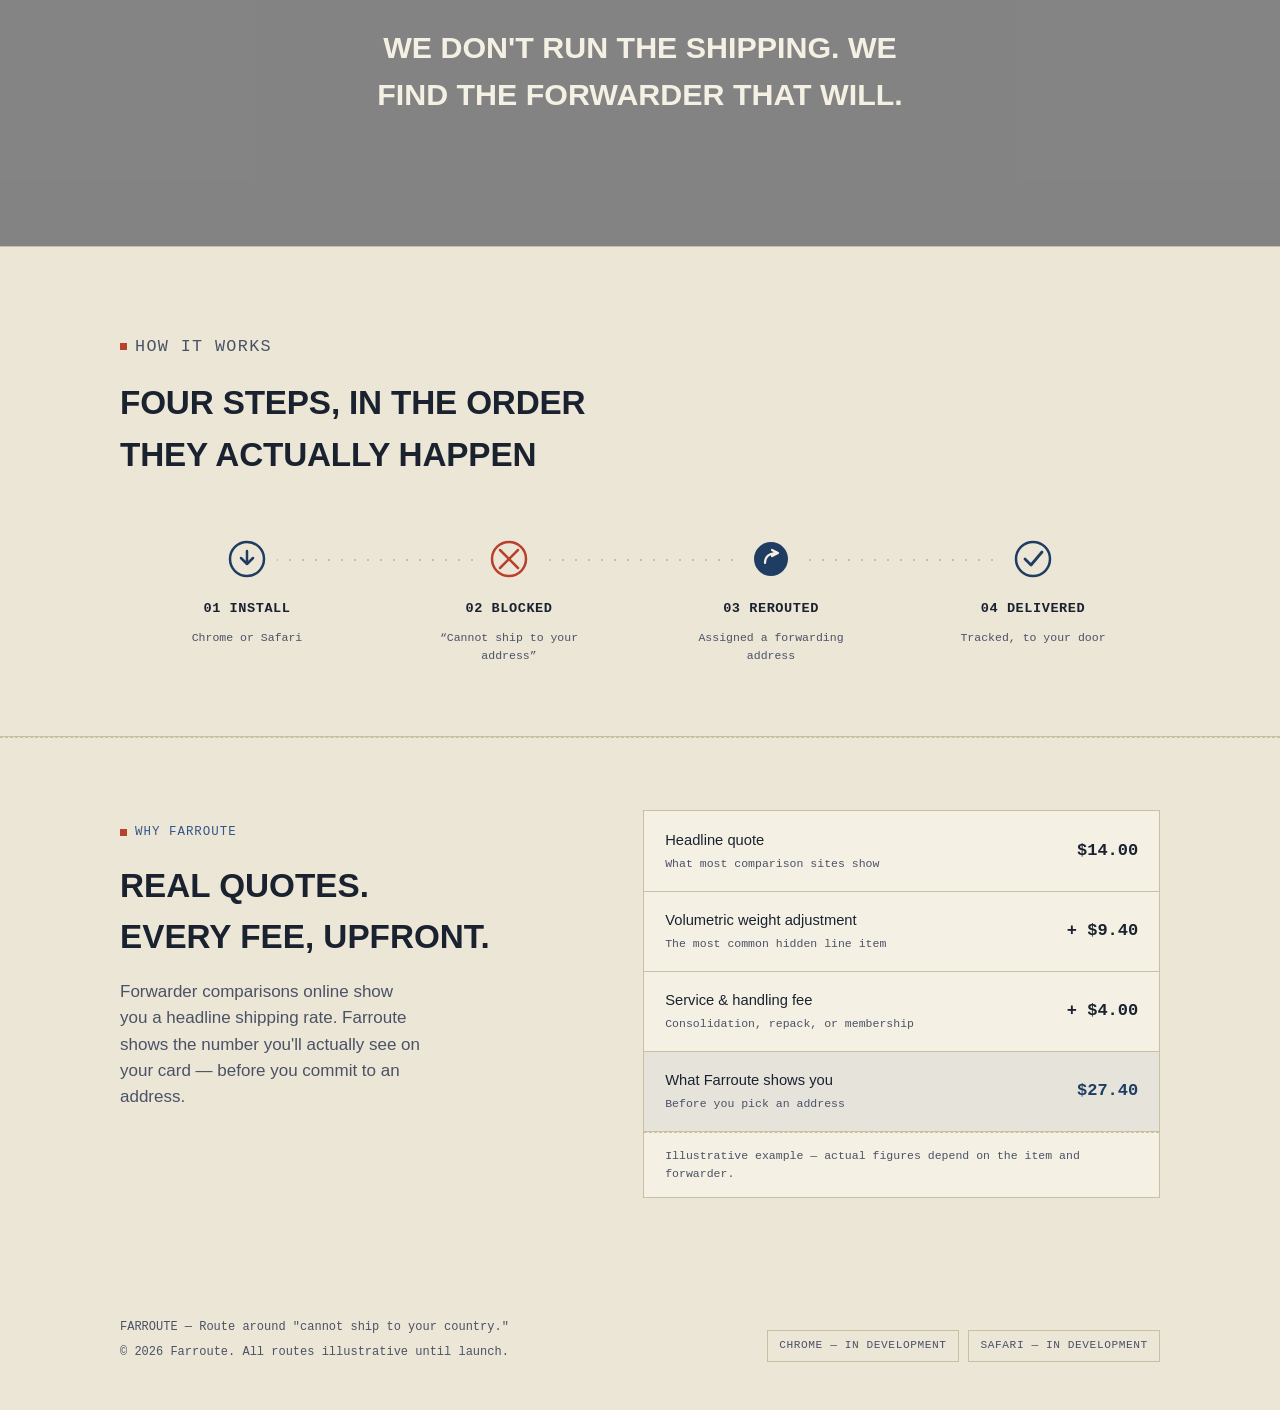
==== commit 306b23d6: "Change launch date to October 30, fix Direction B hero to represent the browser extension rather tha" ====
--- a/index-b.html
+++ b/index-b.html
@@ -32,7 +32,7 @@
 
   <section class="hero-b">
     <div class="hero-b-photo">
-      <img src="https://images.unsplash.com/photo-1586528116311-ad8dd3c8310d?w=1600&q=80" alt="Warehouse fulfillment center with rows of packages ready to ship" />
+      <img src="https://images.unsplash.com/photo-1563013544-824ae1b704d3?w=1600&q=80" alt="Close-up of a person holding a credit card while typing on a laptop, checking out an online order" />
       <div class="hero-b-scrim"></div>
     </div>
     <div class="wrap hero-b-content">
@@ -49,7 +49,7 @@
         <span class="stat-label">Browsers supported<br />Chrome &amp; Safari</span>
       </div>
       <div class="stat-tile">
-        <span class="stat-num">Sep&nbsp;30</span>
+        <span class="stat-num">Oct&nbsp;30</span>
         <span class="stat-label">2026 launch date<br />countdown live on site</span>
       </div>
       <div class="stat-tile">
@@ -64,13 +64,21 @@
 
   <section class="moment-section">
     <div class="wrap moment-grid">
-      <div class="moment-photo">
-        <img src="https://images.unsplash.com/photo-1563013544-824ae1b704d3?w=900&q=80" alt="Close-up of a person holding a credit card while typing on a laptop, checking out an online order" />
+      <div class="browser-mock" data-reveal>
+        <div class="bar"><span></span><span></span><span></span></div>
+        <div class="content">
+          <div class="item-name">Wool Overcoat, Size M</div>
+          <div class="item-price">$248.00</div>
+          <div class="block-msg">
+            <span class="glyph">!</span>
+            <span>This item cannot be shipped to your selected country.</span>
+          </div>
+        </div>
       </div>
       <div class="moment-copy" data-reveal>
         <p class="eyebrow">The Moment</p>
-        <h2>Card in hand.<br />Ready to buy.</h2>
-        <p>Then it happens: <em>&ldquo;This item can&rsquo;t be shipped to your address.&rdquo;</em> Farroute catches that exact moment and hands you a real forwarding address before you close the tab.</p>
+        <h2>This is what<br />Farroute catches.</h2>
+        <p>Farroute is a browser extension, not a warehouse. It watches your checkout, recognizes this exact block, and hands you a real forwarding address before you close the tab &mdash; the shipping still happens through the forwarder you choose.</p>
       </div>
     </div>
   </section>
@@ -80,7 +88,7 @@
   <section class="photo-divider">
     <img src="https://images.unsplash.com/photo-1635280156477-4ce945e07df1?w=1600&q=80" alt="A jetliner docked at an airport gate at dusk" />
     <div class="photo-divider-scrim"></div>
-    <p class="photo-divider-text">Every route, tracked &mdash; from checkout to your door.</p>
+    <p class="photo-divider-text">We don't run the shipping. We find the forwarder that will.</p>
   </section>
 
   <section id="how">
--- a/styles-b.css
+++ b/styles-b.css
@@ -24,7 +24,7 @@
 /* ---------- photo hero -------------------------------------------------- */
 .hero-b {
   position: relative;
-  min-height: 92vh;
+  min-height: 70vh;
   display: flex;
   align-items: center;
   overflow: hidden;
@@ -197,7 +197,7 @@
 
 @media (max-width: 700px) {
   .stat-tiles-row { grid-template-columns: 1fr; }
-  .hero-b { min-height: 80vh; }
+  .hero-b { min-height: 60vh; }
   .moment-grid { grid-template-columns: 1fr; gap: 2rem; }
   .photo-divider { height: 16rem; }
 }
